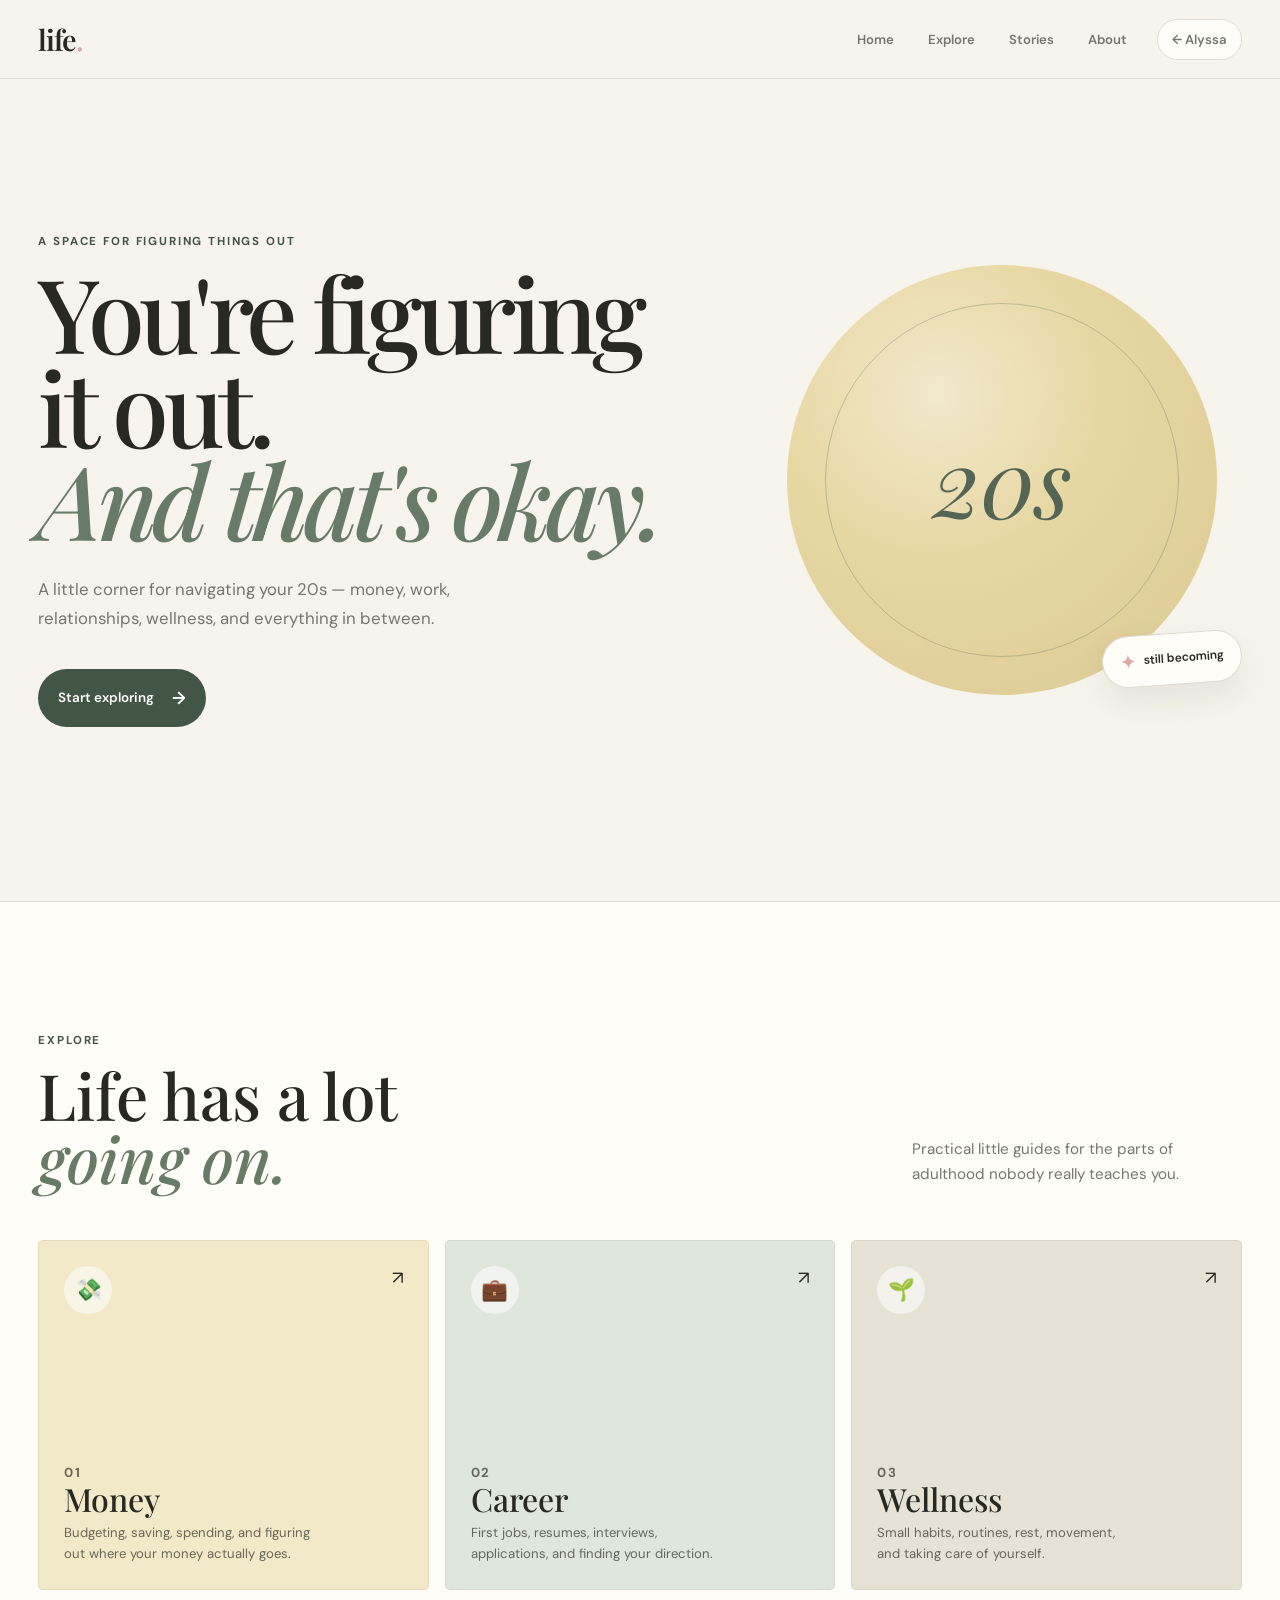
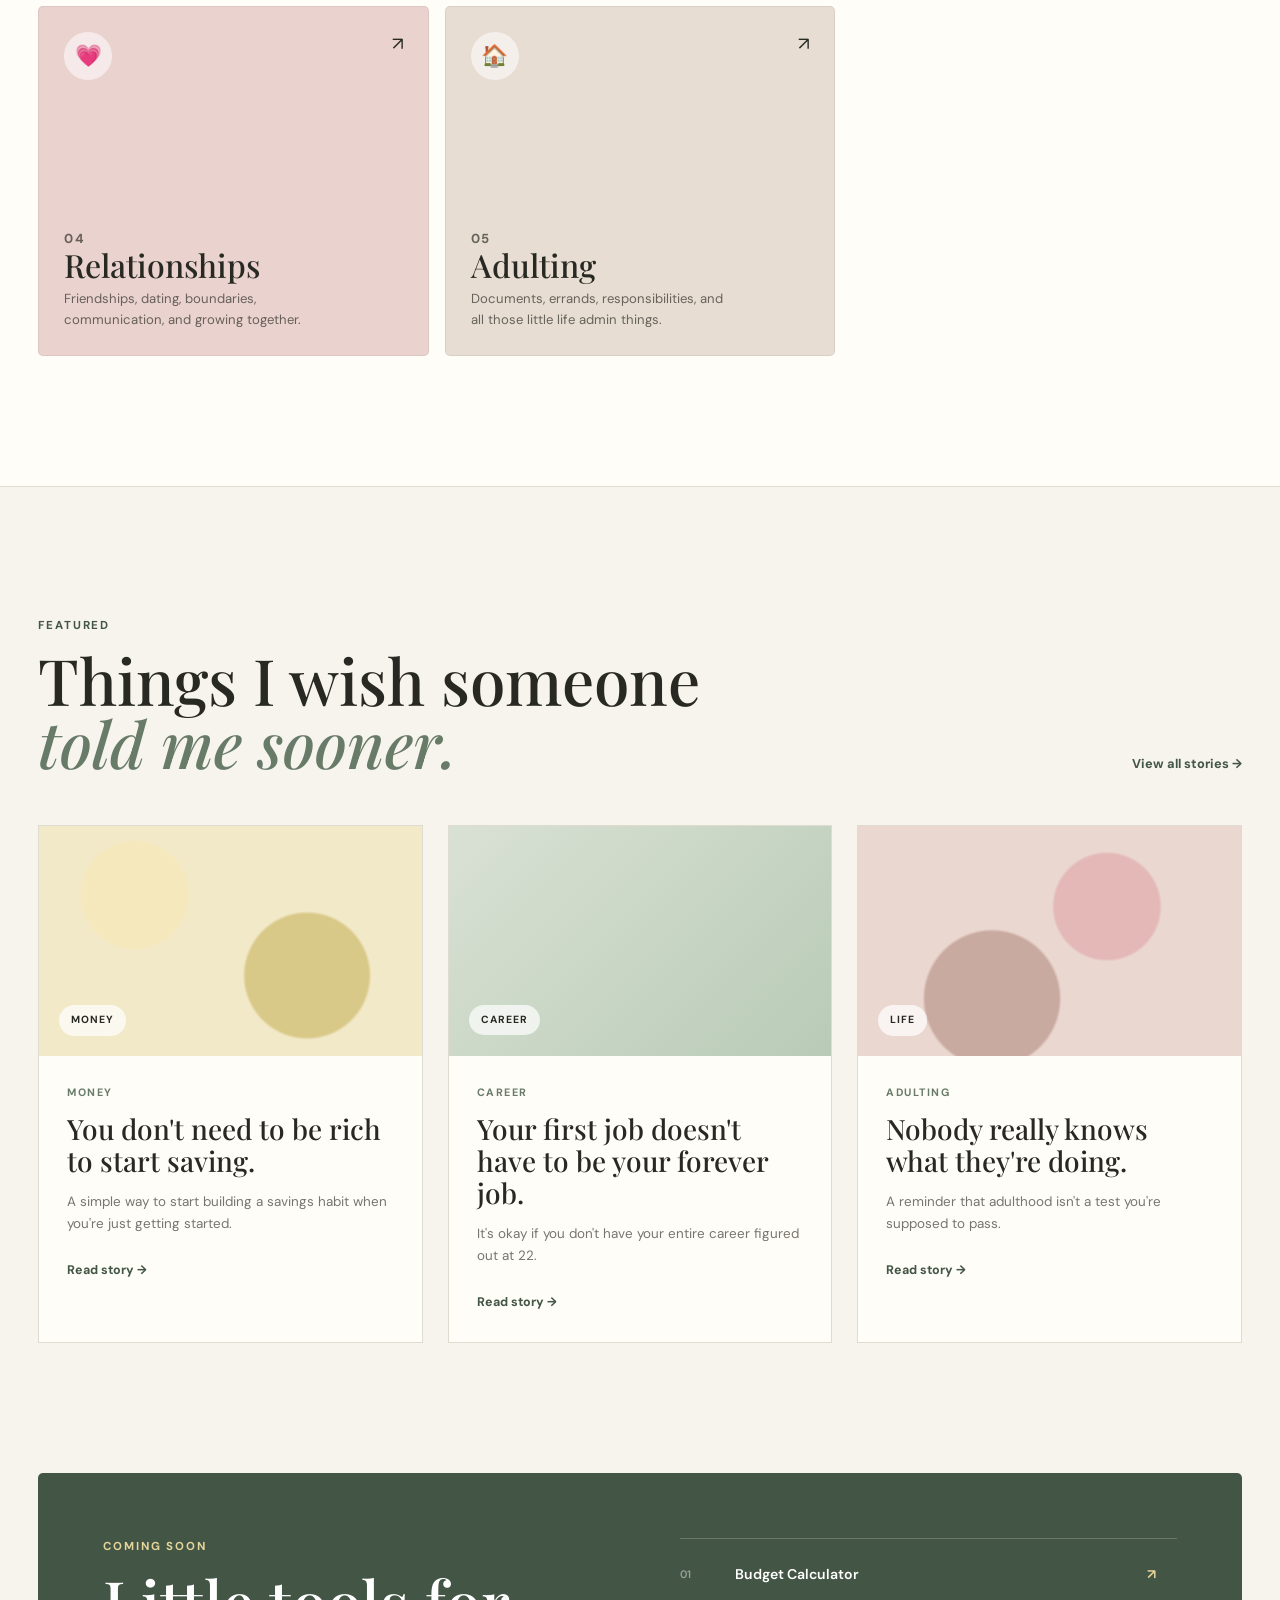
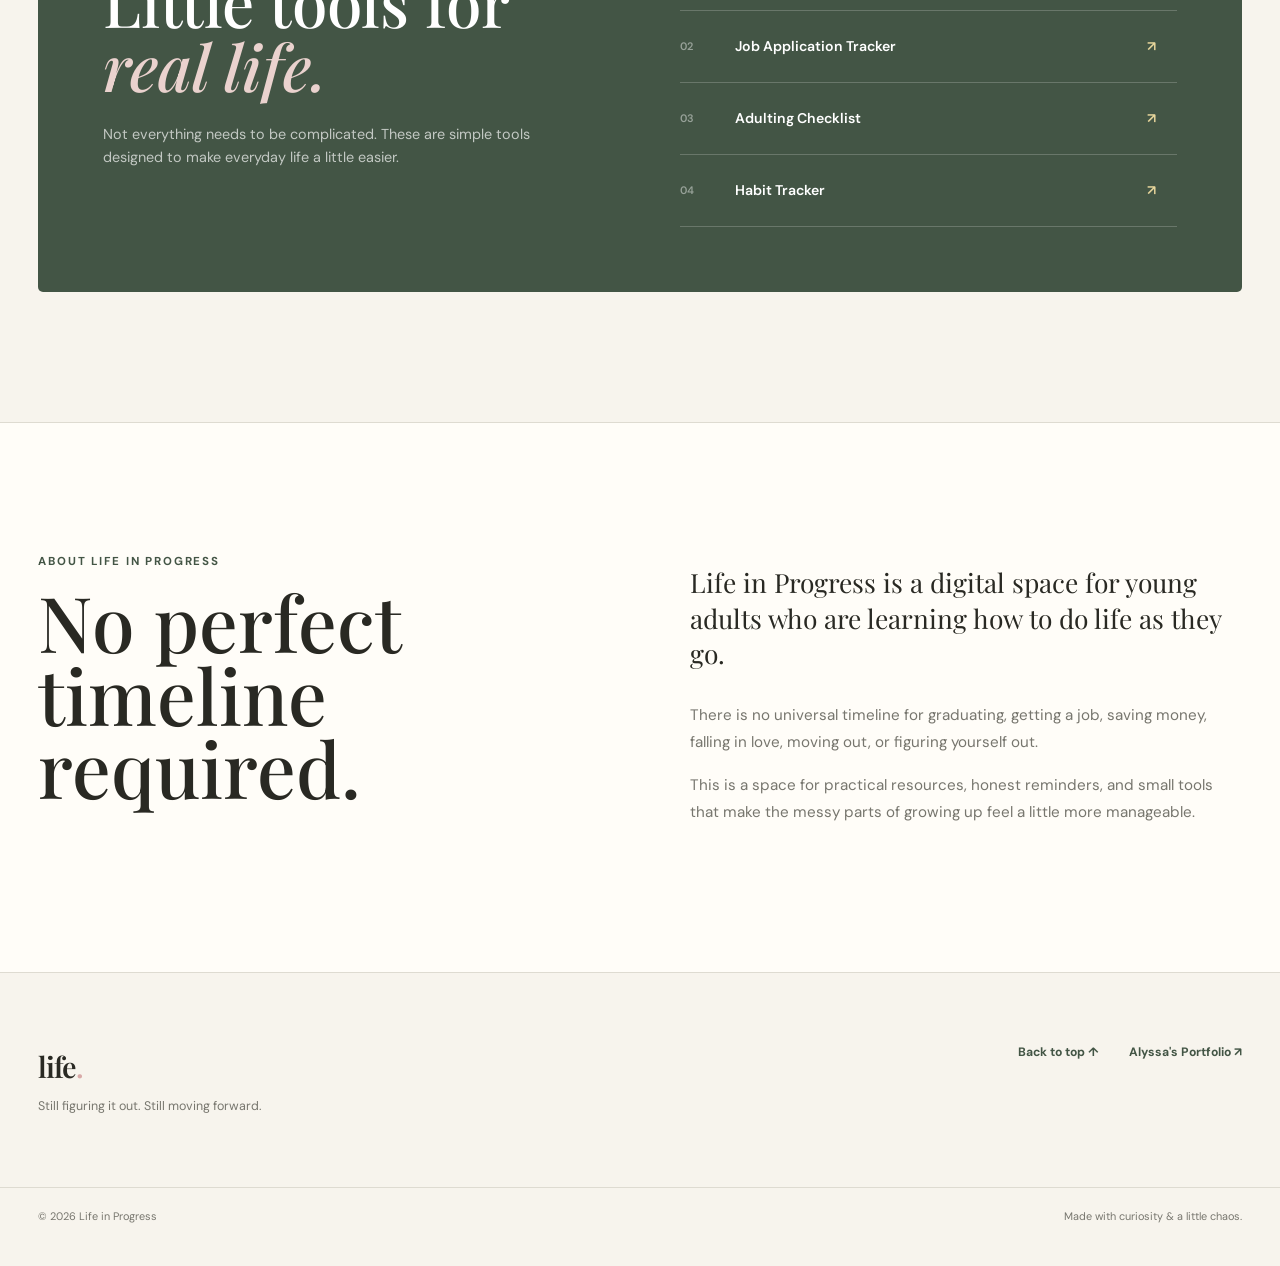
==== home.html @ 8a89962f "Initial Life in Progress website" ====
<!DOCTYPE html>
<html lang="en">
<head>
    <meta charset="UTF-8">
    <meta name="viewport" content="width=device-width, initial-scale=1.0">

    <title>Life in Progress</title>

    <!-- Google Fonts -->
    <link rel="preconnect" href="https://fonts.googleapis.com">
    <link rel="preconnect" href="https://fonts.gstatic.com" crossorigin>

    <link
    href="https://fonts.googleapis.com/css2?family=DM+Sans:wght@400;500;600;700&family=Playfair+Display:ital,wght@0,500;0,600;1,500;1,600&display=swap"
    rel="stylesheet">
    <link rel="stylesheet" href="style.css">

</head>

<body>

    <!-- =========================
         HEADER
    ========================== -->
    <header class="site-header">
        <div class="container header-inner">

            <a href="home.html" class="logo">
                life<span>.</span>
            </a>

            <nav class="main-nav">
                <a href="#home">Home</a>
                <a href="#explore">Explore</a>
                <a href="#featured">Stories</a>
                <a href="#about">About</a>
            </nav>

            <!-- Back to Portfolio -->
            <a href="../index.html" class="back-link">
                ← Alyssa
            </a>

        </div>
    </header>


    <!-- =========================
         HERO
    ========================== -->
    <main>

        <section class="hero" id="home">
            <div class="container hero-grid">

                <div class="hero-content">

                    <p class="eyebrow">
                        A SPACE FOR FIGURING THINGS OUT
                    </p>

                    <h1>
                        You're figuring it out.
                        <br>
                        <em>And that's okay.</em>
                    </h1>

                    <p class="hero-text">
                        A little corner for navigating your 20s —
                        money, work, relationships, wellness,
                        and everything in between.
                    </p>

                    <a href="#explore" class="primary-button">
                        Start exploring
                        <span>→</span>
                    </a>

                </div>

                <div class="hero-decoration">
                    <div class="hero-circle"></div>

                    <div class="hero-note">
                        <span>✦</span>
                        still becoming
                    </div>
                </div>

            </div>
        </section>


        <!-- =========================
             EXPLORE
        ========================== -->
        <section class="explore-section" id="explore">

            <div class="container">

                <div class="section-heading">
                    <div>
                        <p class="eyebrow">EXPLORE</p>

                        <h2>
                            Life has a lot
                            <br>
                            <em>going on.</em>
                        </h2>
                    </div>

                    <p class="section-intro">
                        Practical little guides for the parts
                        of adulthood nobody really teaches you.
                    </p>
                </div>


                <div class="category-grid">

                    <!-- Money -->
                    <a href="#" class="category-card money-card">

                        <div class="category-icon">
                            💸
                        </div>

                        <div class="category-content">
                            <p class="category-label">
                                01
                            </p>

                            <h3>
                                Money
                            </h3>

                            <p>
                                Budgeting, saving, spending,
                                and figuring out where your
                                money actually goes.
                            </p>
                        </div>

                        <span class="card-arrow">↗</span>

                    </a>


                    <!-- Career -->
                    <a href="#" class="category-card career-card">

                        <div class="category-icon">
                            💼
                        </div>

                        <div class="category-content">
                            <p class="category-label">
                                02
                            </p>

                            <h3>
                                Career
                            </h3>

                            <p>
                                First jobs, resumes, interviews,
                                applications, and finding your
                                direction.
                            </p>
                        </div>

                        <span class="card-arrow">↗</span>

                    </a>


                    <!-- Wellness -->
                    <a href="#" class="category-card wellness-card">

                        <div class="category-icon">
                            🌱
                        </div>

                        <div class="category-content">
                            <p class="category-label">
                                03
                            </p>

                            <h3>
                                Wellness
                            </h3>

                            <p>
                                Small habits, routines, rest,
                                movement, and taking care of
                                yourself.
                            </p>
                        </div>

                        <span class="card-arrow">↗</span>

                    </a>


                    <!-- Relationships -->
                    <a href="relationship card/relationships.html" class="category-card relationship-card">

                        <div class="category-icon">
                            💗
                        </div>

                        <div class="category-content">
                            <p class="category-label">
                                04
                            </p>

                            <h3>
                                Relationships
                            </h3>

                            <p>
                                Friendships, dating, boundaries,
                                communication, and growing
                                together.
                            </p>
                        </div>

                        <span class="card-arrow">↗</span>

                    </a>


                    <!-- Adulting -->
                    <a href="#" class="category-card adulting-card">

                        <div class="category-icon">
                            🏠
                        </div>

                        <div class="category-content">
                            <p class="category-label">
                                05
                            </p>

                            <h3>
                                Adulting
                            </h3>

                            <p>
                                Documents, errands, responsibilities,
                                and all those little life admin things.
                            </p>
                        </div>

                        <span class="card-arrow">↗</span>

                    </a>

                </div>

            </div>

        </section>


        <!-- =========================
             FEATURED STORIES
        ========================== -->
        <section class="featured-section" id="featured">

            <div class="container">

                <div class="section-heading">

                    <div>
                        <p class="eyebrow">
                            FEATURED
                        </p>

                        <h2>
                            Things I wish someone
                            <br>
                            <em>told me sooner.</em>
                        </h2>
                    </div>

                    <a href="#" class="text-link">
                        View all stories →
                    </a>

                </div>


                <div class="article-grid">

                    <!-- Article 1 -->
                    <article class="article-card">

                        <div class="article-image article-image-one">
                            <span>money</span>
                        </div>

                        <div class="article-content">

                            <p class="article-category">
                                MONEY
                            </p>

                            <h3>
                                You don't need to be
                                rich to start saving.
                            </h3>

                            <p>
                                A simple way to start building
                                a savings habit when you're
                                just getting started.
                            </p>

                            <a href="#" class="article-link">
                                Read story →
                            </a>

                        </div>

                    </article>


                    <!-- Article 2 -->
                    <article class="article-card">

                        <div class="article-image article-image-two">
                            <span>career</span>
                        </div>

                        <div class="article-content">

                            <p class="article-category">
                                CAREER
                            </p>

                            <h3>
                                Your first job doesn't
                                have to be your forever job.
                            </h3>

                            <p>
                                It's okay if you don't have
                                your entire career figured out
                                at 22.
                            </p>

                            <a href="#" class="article-link">
                                Read story →
                            </a>

                        </div>

                    </article>


                    <!-- Article 3 -->
                    <article class="article-card">

                        <div class="article-image article-image-three">
                            <span>life</span>
                        </div>

                        <div class="article-content">

                            <p class="article-category">
                                ADULTING
                            </p>

                            <h3>
                                Nobody really knows
                                what they're doing.
                            </h3>

                            <p>
                                A reminder that adulthood
                                isn't a test you're supposed
                                to pass.
                            </p>

                            <a href="#" class="article-link">
                                Read story →
                            </a>

                        </div>

                    </article>

                </div>

            </div>

        </section>


        <!-- =========================
             TOOLS / COMING SOON
        ========================== -->
        <section class="tools-section">

            <div class="container">

                <div class="tools-box">

                    <div class="tools-intro">

                        <p class="eyebrow">
                            COMING SOON
                        </p>

                        <h2>
                            Little tools for
                            <em>real life.</em>
                        </h2>

                        <p>
                            Not everything needs to be complicated.
                            These are simple tools designed to make
                            everyday life a little easier.
                        </p>

                    </div>


                    <div class="tools-list">

                        <div class="tool-item">
                            <span class="tool-number">01</span>
                            <span>Budget Calculator</span>
                            <span class="tool-arrow">↗</span>
                        </div>

                        <div class="tool-item">
                            <span class="tool-number">02</span>
                            <span>Job Application Tracker</span>
                            <span class="tool-arrow">↗</span>
                        </div>

                        <div class="tool-item">
                            <span class="tool-number">03</span>
                            <span>Adulting Checklist</span>
                            <span class="tool-arrow">↗</span>
                        </div>

                        <div class="tool-item">
                            <span class="tool-number">04</span>
                            <span>Habit Tracker</span>
                            <span class="tool-arrow">↗</span>
                        </div>

                    </div>

                </div>

            </div>

        </section>


        <!-- =========================
             ABOUT
        ========================== -->
        <section class="about-section" id="about">

            <div class="container about-grid">

                <div>
                    <p class="eyebrow">
                        ABOUT LIFE IN PROGRESS
                    </p>

                    <h2>
                        No perfect
                        <br>
                        timeline required.
                    </h2>
                </div>

                <div class="about-content">

                    <p class="large-text">
                        Life in Progress is a digital space
                        for young adults who are learning
                        how to do life as they go.
                    </p>

                    <p>
                        There is no universal timeline for
                        graduating, getting a job, saving money,
                        falling in love, moving out, or figuring
                        yourself out.
                    </p>

                    <p>
                        This is a space for practical resources,
                        honest reminders, and small tools that
                        make the messy parts of growing up feel
                        a little more manageable.
                    </p>

                </div>

            </div>

        </section>

    </main>


    <!-- =========================
         FOOTER
    ========================== -->
    <footer class="site-footer">

        <div class="container footer-inner">

            <div>
                <a href="home.html" class="logo">
                    life<span>.</span>
                </a>

                <p>
                    Still figuring it out. Still moving forward.
                </p>
            </div>

            <div class="footer-right">

                <a href="#home">
                    Back to top ↑
                </a>

                <a href="../index.html">
                    Alyssa's Portfolio ↗
                </a>

            </div>

        </div>

        <div class="container footer-bottom">
            <p>
                © 2026 Life in Progress
            </p>

            <p>
                Made with curiosity & a little chaos.
            </p>
        </div>

    </footer>


    <!-- JavaScript -->
    <script src="script.js"></script>

</body>
</html>
---- style.css ----
/* =========================================
   LIFE IN PROGRESS
   Main Stylesheet
========================================= */

:root {
    --cream: #f7f4ed;
    --paper: #fffdf8;

    --green: #687b68;
    --green-dark: #435545;
    --green-light: #dfe6dc;

    --pink: #d9aaa8;
    --pink-light: #ead2ce;

    --yellow: #e6d59b;
    --yellow-light: #f2e9c9;

    --brown: #8b735f;
    --brown-light: #e7ddd2;

    --ink: #292923;
    --muted: #77766e;

    --line: #dedbd1;

    --max-width: 1180px;

    box-sizing: border-box;
}

*,
*::before,
*::after {
    box-sizing: inherit;
}

html {
    scroll-behavior: smooth;
}

body {
    margin: 0;
    padding: 0;
    background: var(--cream);
    color: var(--ink);
    font-family: "DM Sans", sans-serif;
    line-height: 1.6;
    overflow-x: hidden;
}

a {
    color: inherit;
    text-decoration: none;
}

button,
a {
    -webkit-tap-highlight-color: transparent;
}

img {
    max-width: 100%;
    display: block;
}

.container {
    width: 100%;
    max-width: none;
    margin: 0;
    padding-left: 3vw;
    padding-right: 3vw;
}


/* =========================================
   TYPOGRAPHY
========================================= */

h1,
h2,
h3,
p {
    margin-top: 0;
}

h1,
h2,
h3 {
    font-weight: 500;
}

h1,
h2 {
    font-family: "Playfair Display", serif;
}

.eyebrow {
    margin-bottom: 14px;
    color: var(--green-dark);
    font-size: 0.72rem;
    font-weight: 700;
    letter-spacing: 0.16em;
    text-transform: uppercase;
}

.section-heading {
    display: flex;
    justify-content: space-between;
    align-items: flex-end;
    gap: 50px;
    margin-bottom: 50px;
}

.section-heading h2 {
    margin-bottom: 0;
    font-size: clamp(2.5rem, 5vw, 4.5rem);
    line-height: 0.98;
}

.section-heading h2 em {
    color: var(--green);
    font-weight: 500;
}

.section-intro {
    width: min(100%, 330px);
    margin-bottom: 4px;
    color: var(--muted);
    font-size: 0.95rem;
}


/* =========================================
   HEADER
========================================= */

.site-header {
    position: relative;
    z-index: 20;
    border-bottom: 1px solid var(--line);
    background: rgba(247, 244, 237, 0.92);
    backdrop-filter: blur(12px);
}

.header-inner {
    min-height: 78px;
    display: flex;
    align-items: center;
    justify-content: space-between;

    gap: 30px;
}

.logo {
    font-family: "Playfair Display", serif;
    font-size: 1.8rem;
    font-weight: 600;
    letter-spacing: -0.04em;
}

.logo span {
    color: var(--pink);
}

.main-nav {
    display: flex;
    align-items: center;
    gap: 34px;

    margin-left: auto;
}

.main-nav a,
.back-link {
    position: relative;

    color: var(--muted);

    font-size: 0.82rem;
    font-weight: 600;

    transition:
        color 0.25s ease,
        transform 0.25s ease;
}

.main-nav a::after {
    content: "";
    position: absolute;
    left: 0;
    bottom: -7px;
    width: 0;
    height: 1px;
    background: var(--green);
    transition: width 0.25s ease;
}

.main-nav a:hover {
    color: var(--ink);
}

.main-nav a:hover::after {
    width: 100%;
}

.back-link {
    padding: 9px 14px;

    border: 1px solid var(--line);
    border-radius: 999px;

    background: var(--paper);

    transition:
        background 0.25s ease,
        border-color 0.25s ease,
        transform 0.25s ease;
}

.back-link:hover {
    border-color: var(--green);
    background: var(--green-light);

    transform: translateY(-2px);
}


/* =========================================
   HERO
========================================= */

.hero {
    min-height: calc(100vh - 78px);
    display: flex;
    align-items: center;
    padding: 100px 0 120px;
    position: relative;
    overflow: hidden;
}

.hero-grid {
    display: grid;
    grid-template-columns: 1.15fr 0.85fr;
    align-items: center;
    gap: 60px;
}

.hero-content {
    position: relative;
    z-index: 2;
}

.hero h1 {
    max-width: 800px;
    margin-bottom: 30px;
    font-size: clamp(3.8rem, 8vw, 7.7rem);
    line-height: 0.91;
    letter-spacing: -0.055em;
}

.hero h1 em {
    color: var(--green);

    font-weight: 500;
}

.hero-text {
    max-width: 500px;

    margin-bottom: 35px;

    color: var(--muted);

    font-size: 1.05rem;

    line-height: 1.75;
}

.primary-button {
    display: inline-flex;
    align-items: center;
    gap: 18px;

    padding: 15px 20px;

    border-radius: 999px;

    background: var(--green-dark);
    color: white;

    font-size: 0.84rem;
    font-weight: 600;

    transition:
        transform 0.3s ease,
        background 0.3s ease;
}

.primary-button span {
    font-size: 1.1rem;

    transition: transform 0.3s ease;
}

.primary-button:hover {
    background: var(--green);
    transform: translateY(-3px);
}

.primary-button:hover span {
    transform: translateX(5px);
}


/* Hero Decoration */

.hero-decoration {
    position: relative;
    min-height: 500px;
}

.hero-circle {
    position: absolute;
    width: 430px;
    height: 430px;
    right: 5%;
    top: 50%;
    transform: translateY(-50%);
    border-radius: 50%;
    background:
        radial-gradient(
            circle at 35% 30%,
            #f2e8c9 0%,
            var(--yellow) 40%,
            #d8c58a 100%
        );

    opacity: 0.9;
}

.hero-circle::before {
    content: "";

    position: absolute;

    inset: 38px;

    border: 1px solid rgba(67, 85, 69, 0.3);

    border-radius: 50%;
}

.hero-circle::after {
    content: "20s";

    position: absolute;

    left: 50%;
    top: 50%;

    transform: translate(-50%, -50%);

    color: var(--green-dark);

    font-family: "Playfair Display", serif;

    font-size: 6rem;

    font-style: italic;
}

.hero-note {
    position: absolute;

    right: 0;
    bottom: 45px;

    display: flex;
    align-items: center;
    gap: 9px;

    padding: 11px 17px;

    background: var(--paper);

    border: 1px solid var(--line);
    border-radius: 999px;

    box-shadow: 0 15px 35px rgba(40, 40, 30, 0.08);

    font-size: 0.75rem;
    font-weight: 600;

    transform: rotate(-4deg);
}

.hero-note span {
    color: var(--pink);

    font-size: 1.1rem;
}


/* =========================================
   EXPLORE
========================================= */

.explore-section {
    padding: 130px 0;

    background: var(--paper);

    border-top: 1px solid var(--line);
    border-bottom: 1px solid var(--line);
}

.category-grid {
    display: grid;

    grid-template-columns: repeat(6, 1fr);

    gap: 16px;
}

.category-card {
    min-height: 350px;

    position: relative;

    display: flex;
    flex-direction: column;

    justify-content: space-between;

    padding: 25px;

    border: 1px solid rgba(50, 50, 40, 0.08);
    border-radius: 5px;

    overflow: hidden;

    transition:
        transform 0.35s ease,
        box-shadow 0.35s ease;
}

.category-card:nth-child(1),
.category-card:nth-child(2) {
    grid-column: span 2;
}

.category-card:nth-child(3),
.category-card:nth-child(4),
.category-card:nth-child(5) {
    grid-column: span 2;
}

.category-card:hover {
    transform: translateY(-7px);

    box-shadow: 0 20px 40px rgba(40, 40, 30, 0.09);
}

.money-card {
    background: var(--yellow-light);
}

.career-card {
    background: var(--green-light);
}

.wellness-card {
    background: #e6e2d5;
}

.relationship-card {
    background: var(--pink-light);
}

.adulting-card {
    background: var(--brown-light);
}

.category-icon {
    width: 48px;
    height: 48px;

    display: flex;
    align-items: center;
    justify-content: center;

    border-radius: 50%;

    background: rgba(255, 255, 255, 0.55);

    font-size: 1.35rem;
}

.category-label {
    margin-bottom: 8px;

    color: rgba(41, 41, 35, 0.5);

    font-size: 0.68rem;
    font-weight: 700;

    letter-spacing: 0.12em;
}

.category-content h3 {
    margin-bottom: 8px;

    font-family: "Playfair Display", serif;

    font-size: 2rem;

    line-height: 1;
}

.category-content p {
    max-width: 260px;

    margin-bottom: 0;

    color: rgba(41, 41, 35, 0.68);

    font-size: 0.82rem;

    line-height: 1.55;
}

.card-arrow {
    position: absolute;

    top: 23px;
    right: 24px;

    font-size: 1.15rem;

    transition: transform 0.3s ease;
}

.category-card:hover .card-arrow {
    transform: translate(4px, -4px);
}


/* =========================================
   FEATURED STORIES
========================================= */

.featured-section {
    padding: 130px 0;
}

.text-link {
    color: var(--green-dark);

    font-size: 0.8rem;
    font-weight: 700;

    white-space: nowrap;

    transition: transform 0.25s ease;
}

.text-link:hover {
    transform: translateX(5px);
}

.article-grid {
    display: grid;

    grid-template-columns: repeat(3, 1fr);

    gap: 25px;
}

.article-card {
    background: var(--paper);

    border: 1px solid var(--line);

    transition:
        transform 0.3s ease,
        box-shadow 0.3s ease;
}

.article-card:hover {
    transform: translateY(-5px);

    box-shadow: 0 18px 35px rgba(40, 40, 30, 0.07);
}

.article-image {
    min-height: 230px;

    position: relative;

    display: flex;
    align-items: flex-end;

    padding: 20px;

    overflow: hidden;
}

.article-image span {
    position: relative;
    z-index: 2;

    padding: 7px 12px;

    background: rgba(255, 255, 255, 0.7);

    border-radius: 999px;

    backdrop-filter: blur(8px);

    font-size: 0.65rem;
    font-weight: 700;

    letter-spacing: 0.1em;
    text-transform: uppercase;
}

.article-image-one {
    background:
        radial-gradient(
            circle at 25% 30%,
            #f5e8bd 0 16%,
            transparent 17%
        ),
        radial-gradient(
            circle at 70% 65%,
            #d9c988 0 20%,
            transparent 21%
        ),
        var(--yellow-light);
}

.article-image-two {
    background:
        linear-gradient(
            135deg,
            #d9e1d4 0%,
            #b9cbb7 100%
        );
}

.article-image-three {
    background:
        radial-gradient(
            circle at 65% 35%,
            #e3b8b6 0 18%,
            transparent 19%
        ),
        radial-gradient(
            circle at 35% 75%,
            #c9aaa0 0 22%,
            transparent 23%
        ),
        #ead7d0;
}

.article-content {
    padding: 28px;
}

.article-category {
    margin-bottom: 12px;

    color: var(--green);

    font-size: 0.67rem;
    font-weight: 700;

    letter-spacing: 0.14em;
}

.article-content h3 {
    margin-bottom: 14px;

    font-family: "Playfair Display", serif;

    font-size: 1.75rem;

    line-height: 1.15;
}

.article-content > p:not(.article-category) {
    margin-bottom: 22px;

    color: var(--muted);

    font-size: 0.84rem;
}

.article-link {
    color: var(--green-dark);

    font-size: 0.78rem;
    font-weight: 700;
}

.article-link:hover {
    text-decoration: underline;
}


/* =========================================
   TOOLS
========================================= */

.tools-section {
    padding: 0 0 130px;
}

.tools-box {
    display: grid;

    grid-template-columns: 1fr 1fr;

    gap: 80px;

    padding: 65px;

    background: var(--green-dark);

    color: white;

    border-radius: 5px;
}

.tools-intro .eyebrow {
    color: var(--yellow);
}

.tools-intro h2 {
    max-width: 480px;

    margin-bottom: 25px;

    font-size: clamp(2.5rem, 5vw, 4rem);

    line-height: 1;
}

.tools-intro h2 em {
    color: var(--pink-light);
}

.tools-intro > p:last-child {
    max-width: 430px;

    color: rgba(255, 255, 255, 0.68);

    font-size: 0.9rem;
}

.tools-list {
    border-top: 1px solid rgba(255, 255, 255, 0.2);
}

.tool-item {
    min-height: 72px;

    display: grid;

    grid-template-columns: 45px 1fr 30px;

    align-items: center;

    gap: 10px;

    border-bottom: 1px solid rgba(255, 255, 255, 0.2);

    font-size: 0.88rem;
    font-weight: 600;
}

.tool-number {
    color: rgba(255, 255, 255, 0.45);

    font-size: 0.68rem;
}

.tool-arrow {
    color: var(--yellow);

    transition: transform 0.25s ease;
}

.tool-item:hover .tool-arrow {
    transform: translate(4px, -4px);
}


/* =========================================
   ABOUT
========================================= */

.about-section {
    padding: 130px 0;

    background: var(--paper);

    border-top: 1px solid var(--line);
}

.about-grid {
    display: grid;

    grid-template-columns: 1fr 1fr;

    gap: 100px;
}

.about-section h2 {
    margin-bottom: 0;

    font-size: clamp(3rem, 6vw, 5.5rem);

    line-height: 0.95;
}

.about-content {
    padding-top: 12px;
}

.about-content p {
    max-width: 550px;

    color: var(--muted);

    font-size: 0.95rem;

    line-height: 1.8;
}

.about-content .large-text {
    margin-bottom: 30px;

    color: var(--ink);

    font-family: "Playfair Display", serif;

    font-size: 1.65rem;

    line-height: 1.35;
}


/* =========================================
   FOOTER
========================================= */

.site-footer {
    padding: 70px 0 30px;

    background: var(--cream);

    border-top: 1px solid var(--line);
}

.footer-inner {
    display: flex;

    justify-content: space-between;

    gap: 40px;
}

.footer-inner .logo {
    display: inline-block;

    margin-bottom: 8px;
}

.footer-inner p {
    margin-bottom: 0;

    color: var(--muted);

    font-size: 0.78rem;
}

.footer-right {
    display: flex;
    align-items: flex-start;

    gap: 30px;
}

.footer-right a {
    color: var(--green-dark);

    font-size: 0.76rem;
    font-weight: 700;
}

.footer-right a:hover {
    text-decoration: underline;
}

.footer-bottom {
    display: flex;

    justify-content: space-between;

    margin-top: 70px;
    padding-top: 20px;

    border-top: 1px solid var(--line);

    color: var(--muted);

    font-size: 0.68rem;
}


/* =========================================
   SCROLL ANIMATION
========================================= */

.category-card,
.article-card,
.tools-box,
.about-grid {
    opacity: 1;
}


/* =========================================
   RESPONSIVE
========================================= */

@media (max-width: 950px) {

    .main-nav {
        gap: 20px;
    }

    .hero-grid {
        grid-template-columns: 1fr;
    }

    .hero {
        padding-top: 80px;
    }

    .hero-decoration {
        min-height: 360px;
    }

    .hero-circle {
        width: 330px;
        height: 330px;

        left: 50%;
        right: auto;

        transform: translate(-50%, -50%);
    }

    .hero-note {
        right: 12%;
    }

    .category-grid {
        grid-template-columns: repeat(2, 1fr);
    }

    .category-card:nth-child(1),
    .category-card:nth-child(2),
    .category-card:nth-child(3),
    .category-card:nth-child(4),
    .category-card:nth-child(5) {
        grid-column: span 1;
    }

    .article-grid {
        grid-template-columns: 1fr;
    }

    .article-image {
        min-height: 280px;
    }

    .tools-box {
        grid-template-columns: 1fr;

        gap: 50px;

        padding: 50px;
    }

    .about-grid {
        grid-template-columns: 1fr;

        gap: 50px;
    }
}


@media (max-width: 700px) {

    .container {
        width: min(calc(100% - 32px), var(--max-width));
    }

    .header-inner {
        min-height: 70px;
    }

    .main-nav {
        display: none;
    }

    .hero {
        min-height: auto;

        padding: 80px 0 90px;
    }

    .hero h1 {
        font-size: clamp(3.2rem, 15vw, 5rem);
    }

    .hero-text {
        font-size: 0.95rem;
    }

    .hero-decoration {
        min-height: 300px;
    }

    .hero-circle {
        width: 280px;
        height: 280px;
    }

    .hero-circle::after {
        font-size: 4rem;
    }

    .hero-note {
        right: 2%;
        bottom: 10px;
    }

    .explore-section,
    .featured-section,
    .about-section {
        padding: 90px 0;
    }

    .tools-section {
        padding-bottom: 90px;
    }

    .section-heading {
        flex-direction: column;

        align-items: flex-start;

        gap: 25px;

        margin-bottom: 35px;
    }

    .section-heading h2 {
        font-size: 3rem;
    }

    .section-intro {
        width: 100%;
    }

    .category-grid {
        grid-template-columns: 1fr;
    }

    .category-card:nth-child(1),
    .category-card:nth-child(2),
    .category-card:nth-child(3),
    .category-card:nth-child(4),
    .category-card:nth-child(5) {
        grid-column: span 1;
    }

    .category-card {
        min-height: 290px;
    }

    .article-grid {
        gap: 18px;
    }

    .article-image {
        min-height: 220px;
    }

    .tools-box {
        padding: 35px 25px;
    }

    .tools-intro h2 {
        font-size: 3rem;
    }

    .about-section h2 {
        font-size: 3.3rem;
    }

    .footer-inner {
        flex-direction: column;
    }

    .footer-right {
        flex-direction: column;

        gap: 12px;
    }

    .footer-bottom {
        flex-direction: column;

        gap: 5px;

        margin-top: 45px;
    }
}


@media (max-width: 420px) {

    .back-link {
        padding: 7px 10px;
        font-size: 0.7rem;
    }

    .logo {
        font-size: 1.6rem;
    }

    .hero h1 {
        font-size: 3.1rem;
    }

    .hero-circle {
        width: 240px;
        height: 240px;
    }

    .category-content h3 {
        font-size: 1.8rem;
    }

    .article-content {
        padding: 22px;
    }

    .tool-item {
        grid-template-columns: 35px 1fr 20px;

        font-size: 0.8rem;
    }
}
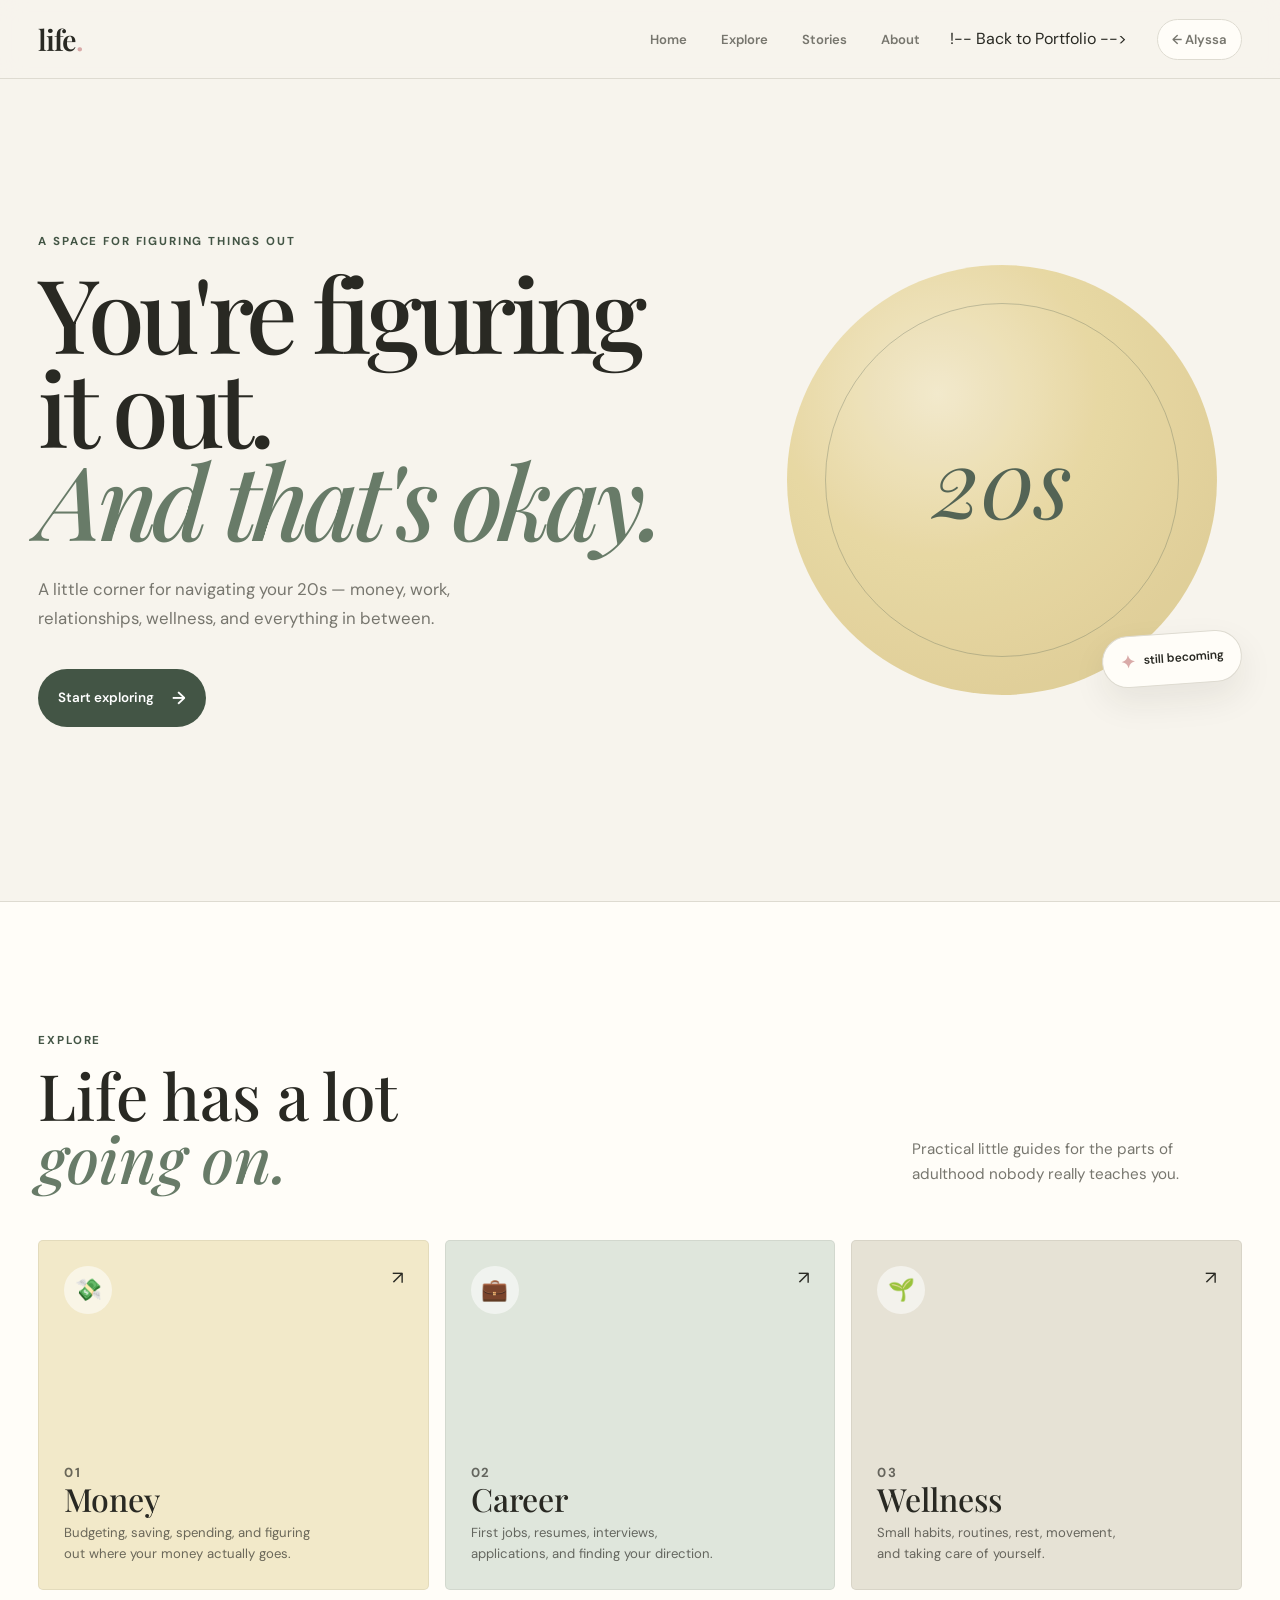
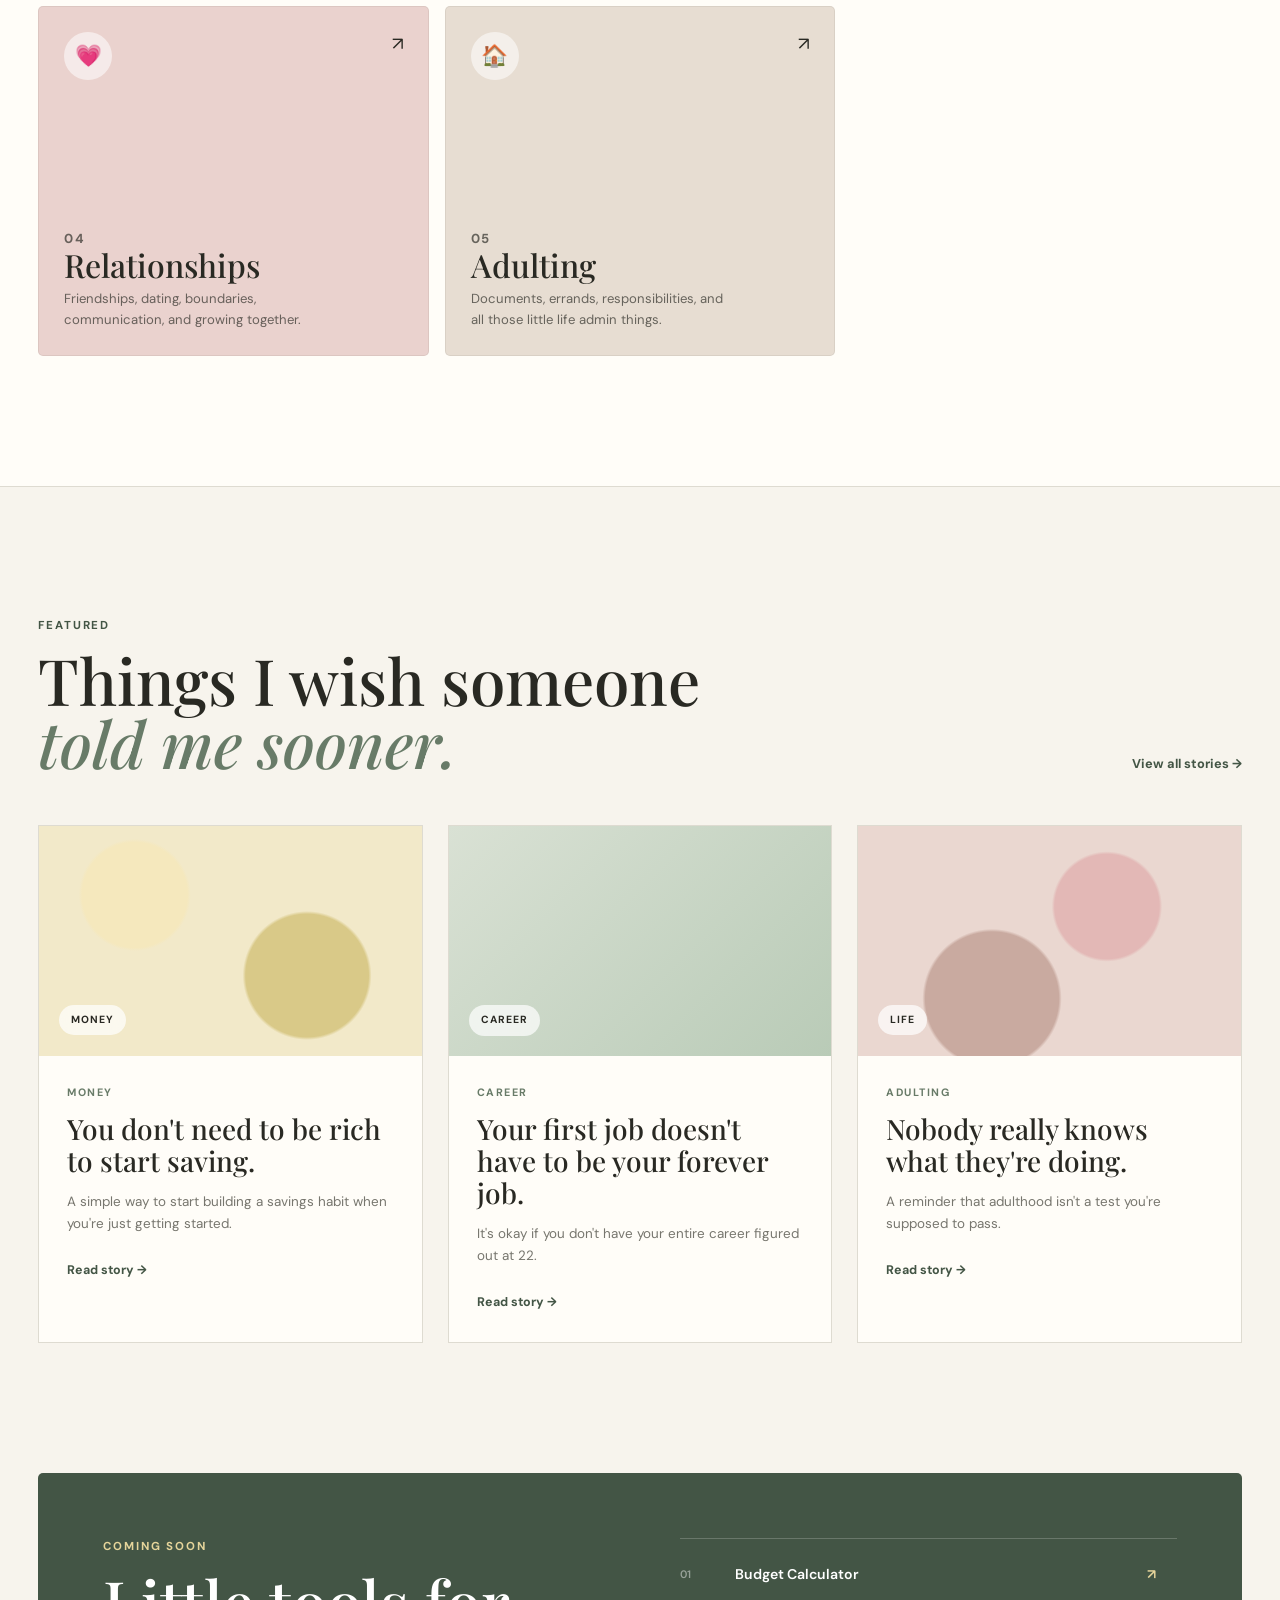
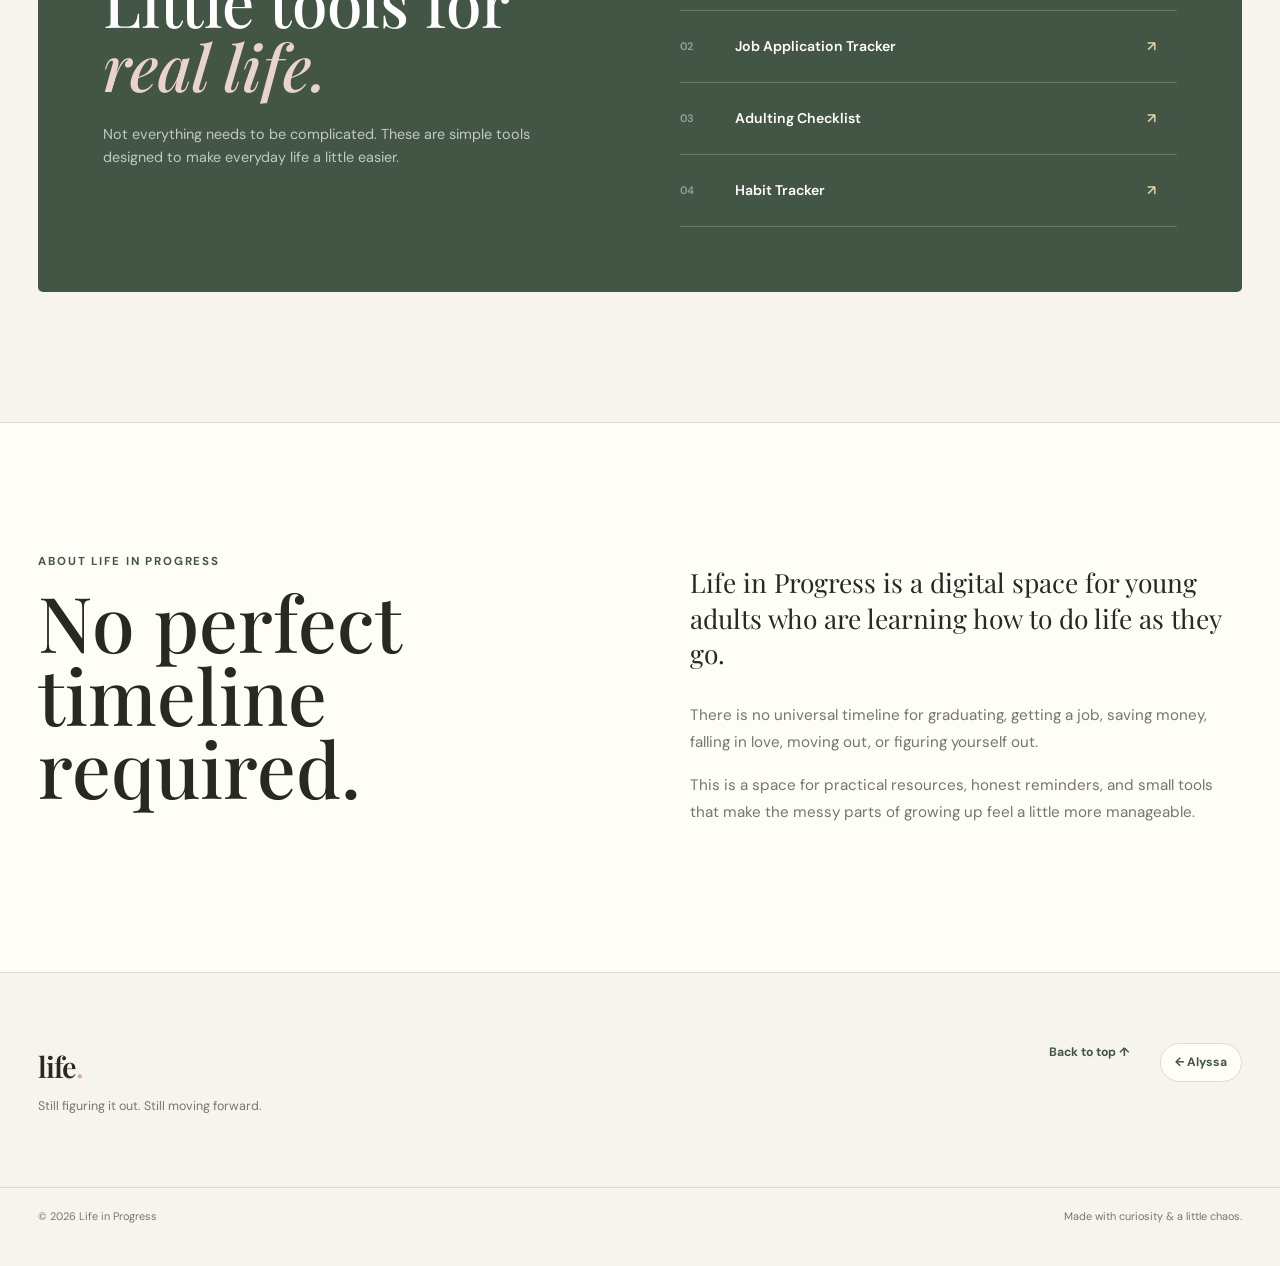
==== commit 1bc20bb9: "Fix portfolio links" ====
--- a/home.html
+++ b/home.html
@@ -36,10 +36,10 @@
                 <a href="#about">About</a>
             </nav>
 
-            <!-- Back to Portfolio -->
-            <a href="../index.html" class="back-link">
-                ← Alyssa
-            </a>
+            !-- Back to Portfolio -->
+<a href="https://alyssamanolid-pixel.github.io/Alyi-portfolio/" class="back-link">
+    ← Alyssa
+</a>
 
         </div>
     </header>
@@ -535,9 +535,10 @@
                     Back to top ↑
                 </a>
 
-                <a href="../index.html">
-                    Alyssa's Portfolio ↗
-                </a>
+                <!-- Back to Portfolio -->
+<a href="https://alyssamanolid-pixel.github.io/Alyi-portfolio/" class="back-link">
+    ← Alyssa
+</a>
 
             </div>
 
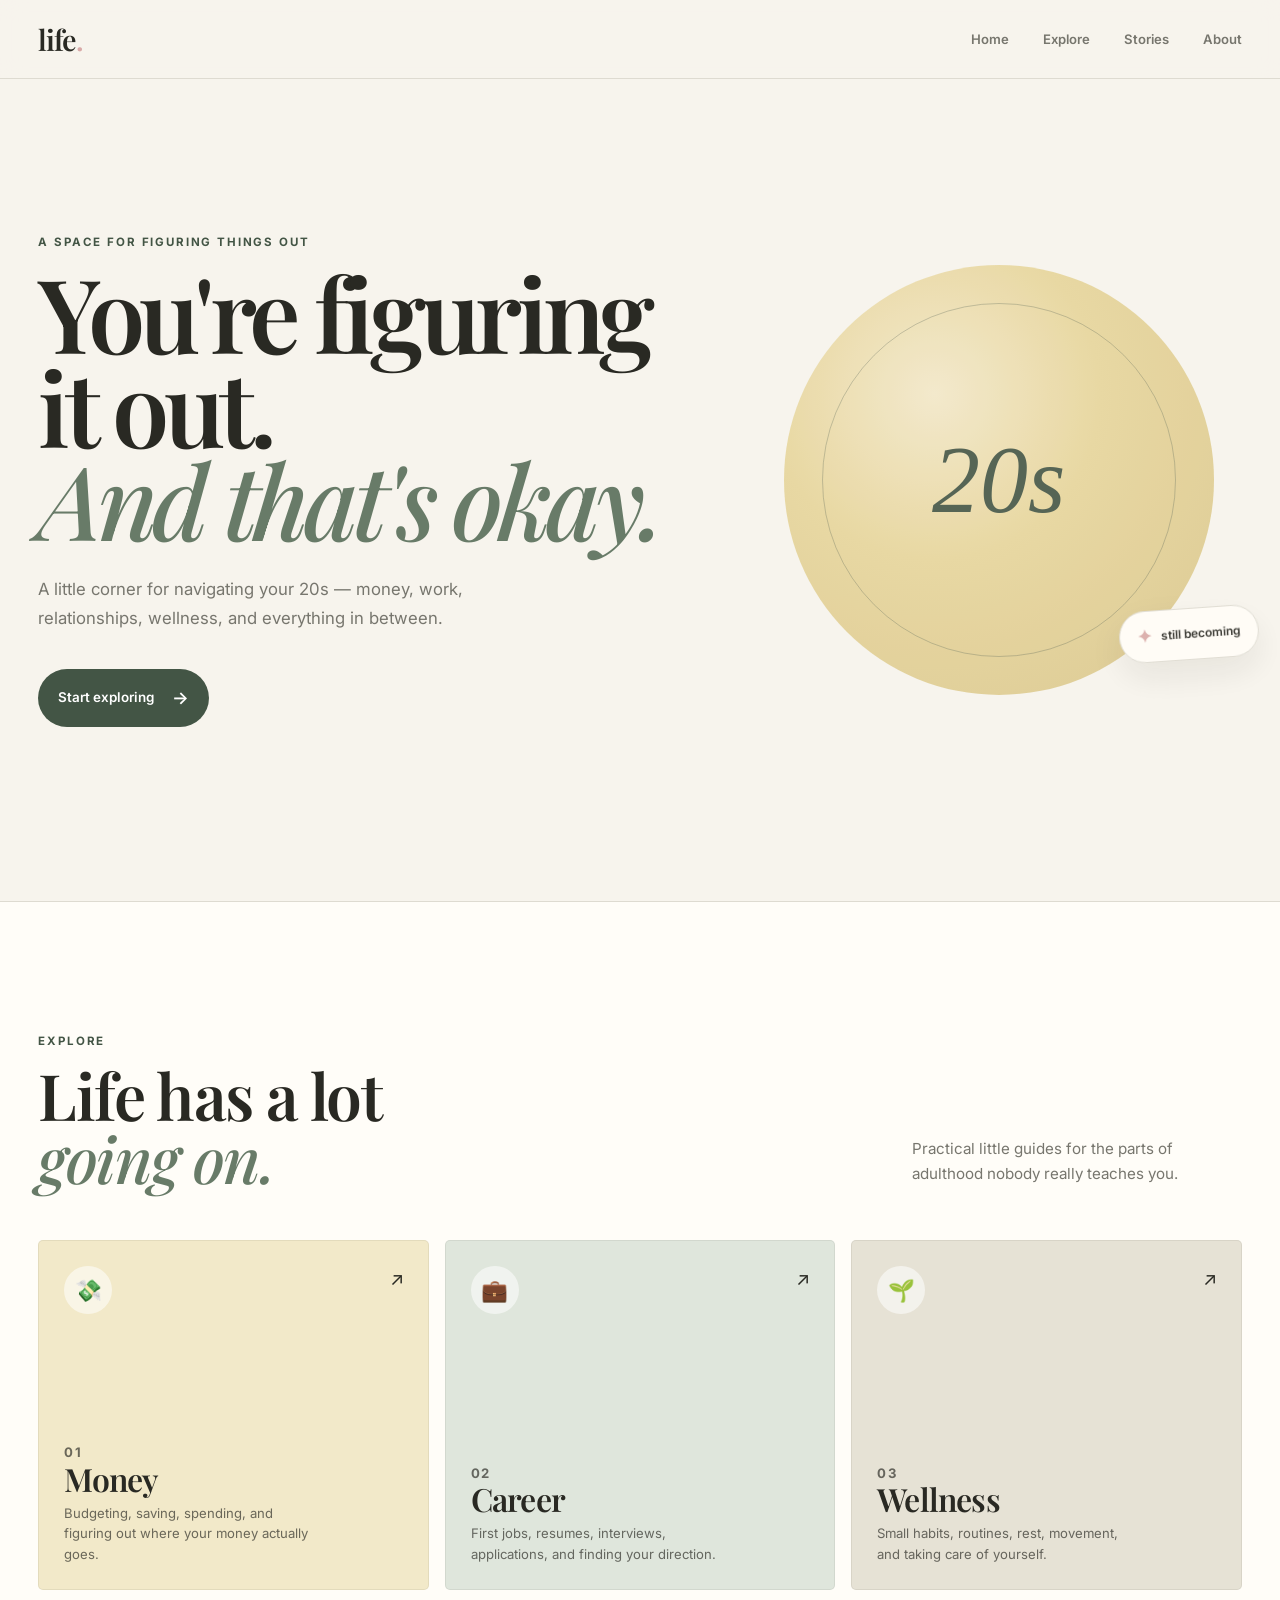
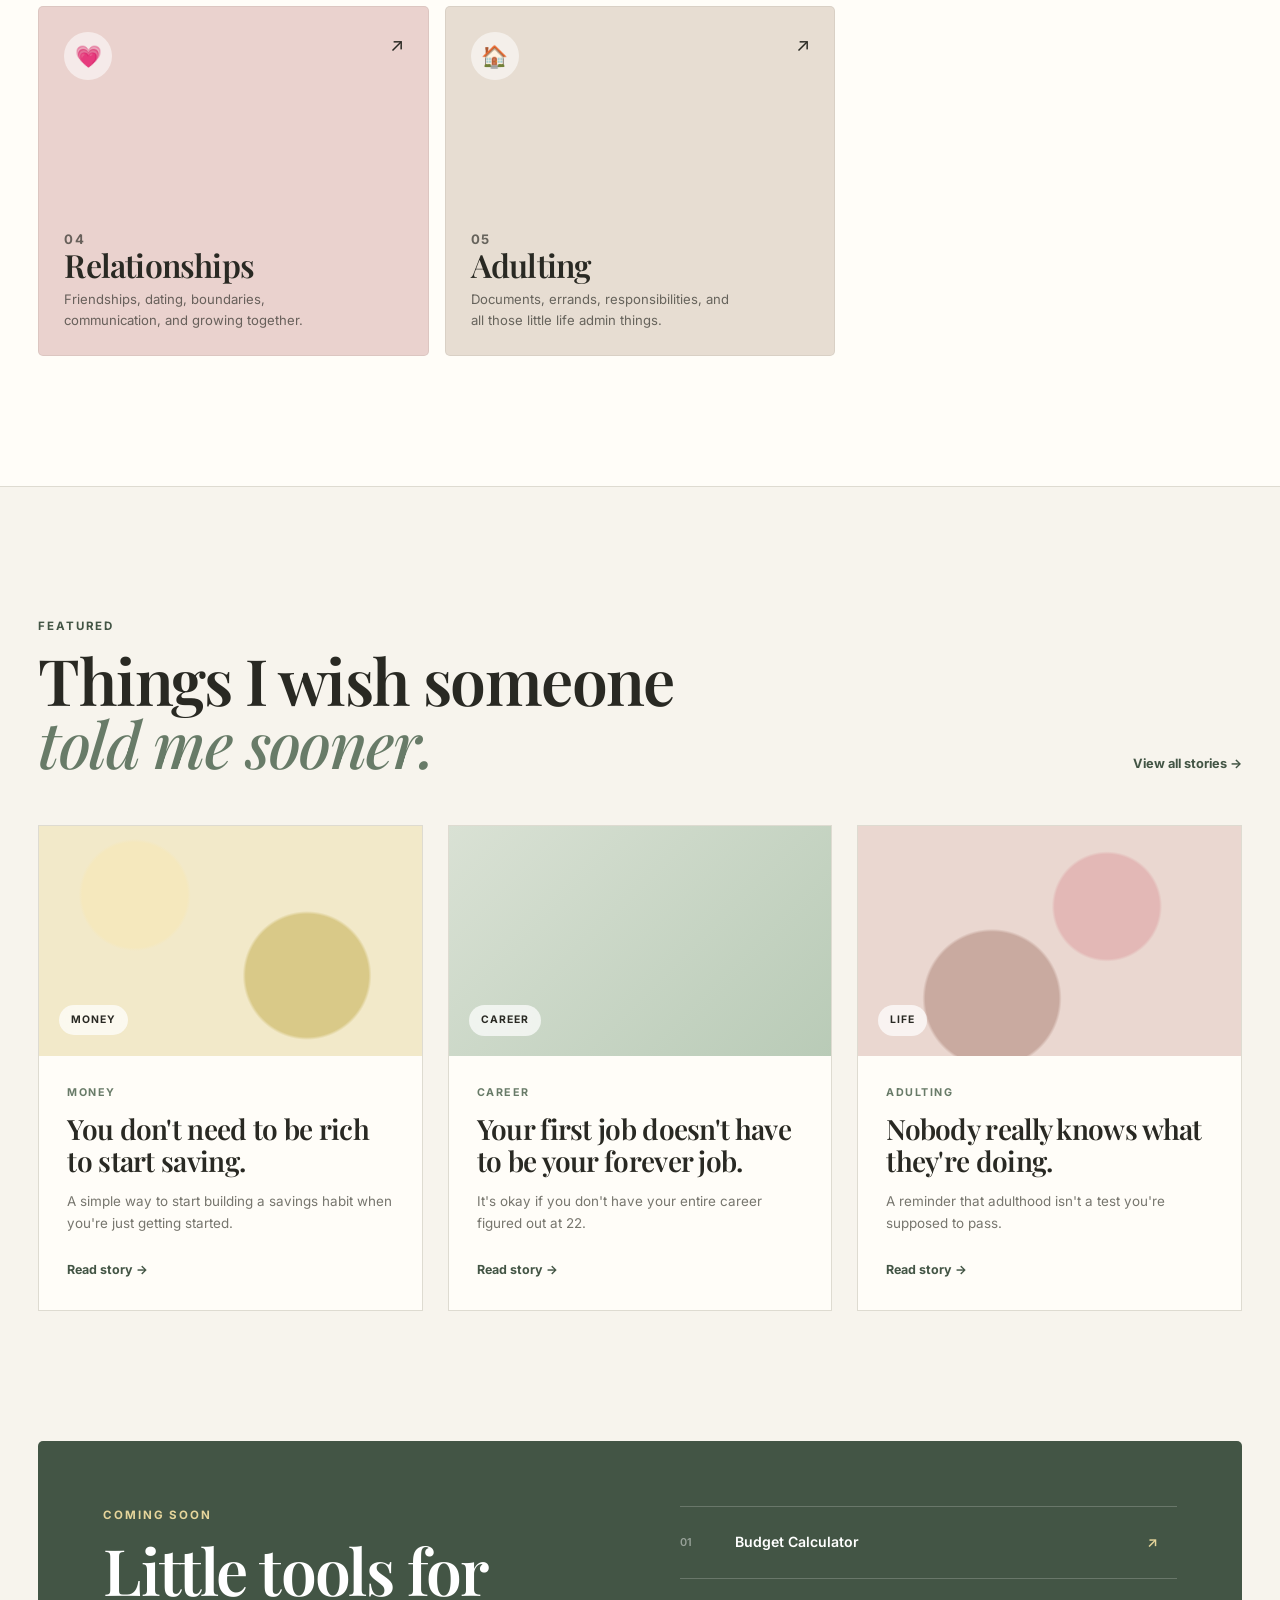
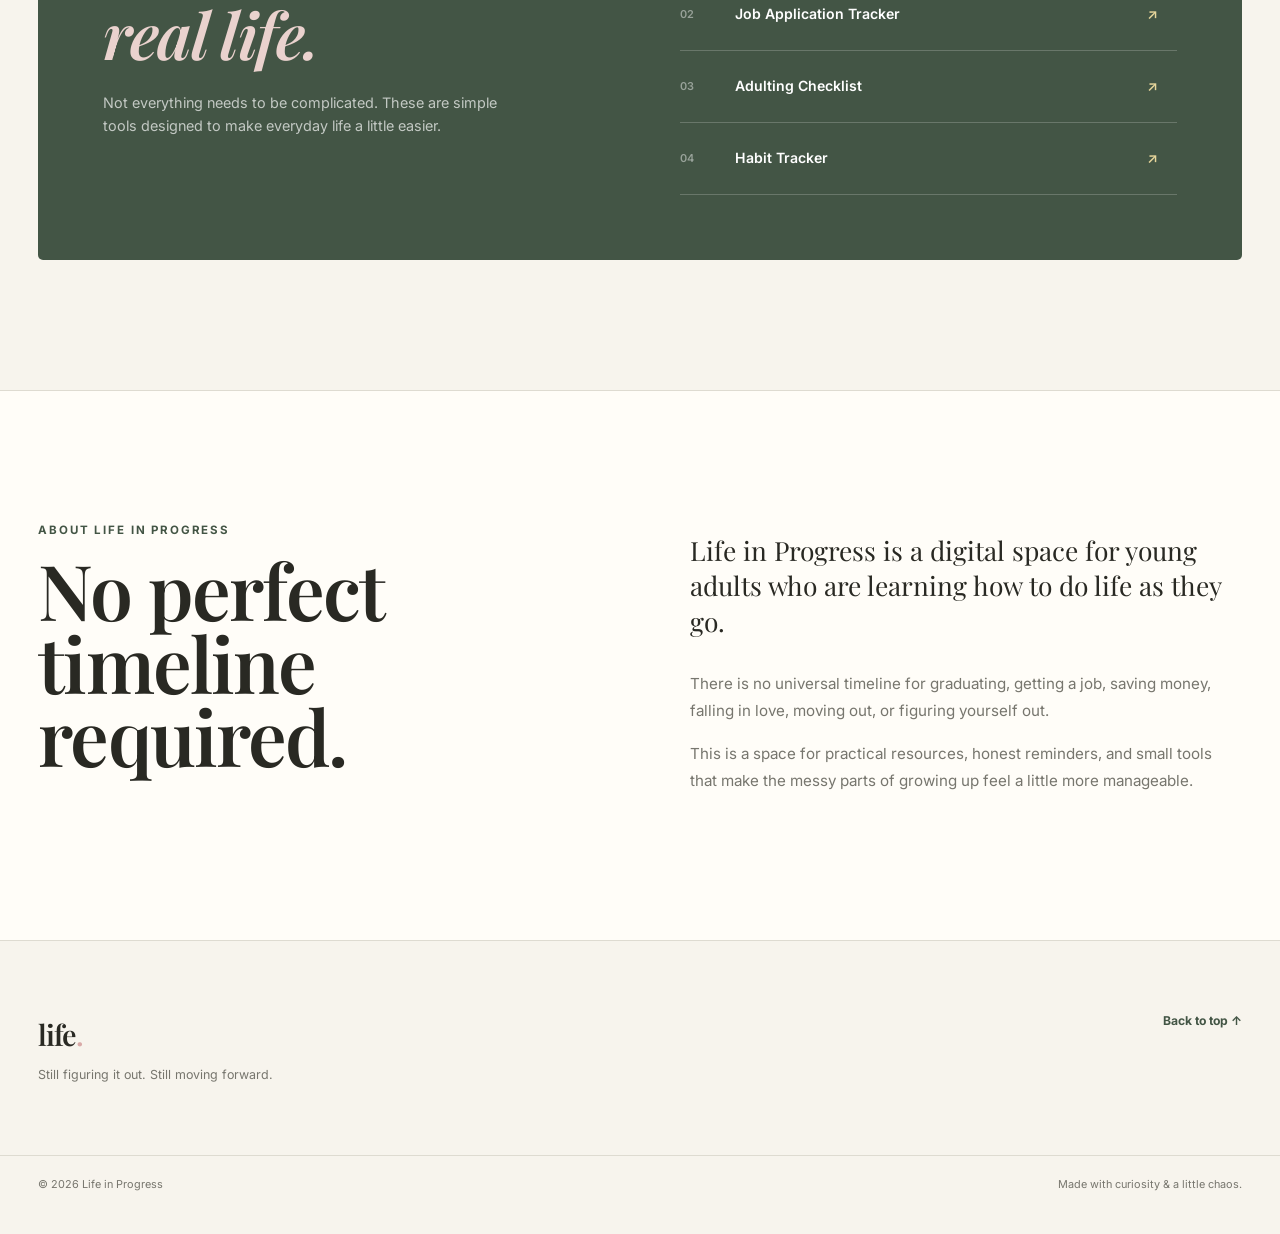
==== commit c6408af0: "Update Life in Progress design and navigation" ====
--- a/home.html
+++ b/home.html
@@ -8,11 +8,11 @@
 
     <!-- Google Fonts -->
     <link rel="preconnect" href="https://fonts.googleapis.com">
-    <link rel="preconnect" href="https://fonts.gstatic.com" crossorigin>
-
-    <link
-    href="https://fonts.googleapis.com/css2?family=DM+Sans:wght@400;500;600;700&family=Playfair+Display:ital,wght@0,500;0,600;1,500;1,600&display=swap"
-    rel="stylesheet">
+    <link rel="preconnect" href="https://fonts.gstatic.com" crossorigin>    
+
+   <link href="https://fonts.googleapis.com/css2?family=Inter:wght@400;500;600;700&family=Playfair+Display:ital,wght@0,400;0,500;0,600;0,700;1,400;1,500;1,600;1,700&display=swap" 
+   rel="stylesheet" >
+
     <link rel="stylesheet" href="style.css">
 
 </head>
@@ -23,26 +23,21 @@
          HEADER
     ========================== -->
     <header class="site-header">
-        <div class="container header-inner">
-
-            <a href="home.html" class="logo">
-                life<span>.</span>
-            </a>
-
-            <nav class="main-nav">
-                <a href="#home">Home</a>
-                <a href="#explore">Explore</a>
-                <a href="#featured">Stories</a>
-                <a href="#about">About</a>
-            </nav>
-
-            !-- Back to Portfolio -->
-<a href="https://alyssamanolid-pixel.github.io/Alyi-portfolio/" class="back-link">
-    ← Alyssa
-</a>
-
-        </div>
-    </header>
+    <div class="container header-inner">
+
+        <a href="home.html" class="logo">
+            life<span>.</span>
+        </a>
+
+        <nav class="main-nav">
+            <a href="#home">Home</a>
+            <a href="#explore">Explore</a>
+            <a href="#featured">Stories</a>
+            <a href="#about">About</a>
+        </nav>
+
+    </div>
+</header>
 
 
     <!-- =========================
@@ -79,15 +74,17 @@
                 </div>
 
                 <div class="hero-decoration">
-                    <div class="hero-circle"></div>
-
-                    <div class="hero-note">
-                        <span>✦</span>
-                        still becoming
-                    </div>
-                </div>
-
-            </div>
+
+    <div class="hero-circle">
+
+        <div class="hero-note">
+            <span>✦</span>
+            still becoming
+        </div>
+
+    </div>
+
+</div>
         </section>
 
 
@@ -535,11 +532,6 @@
                     Back to top ↑
                 </a>
 
-                <!-- Back to Portfolio -->
-<a href="https://alyssamanolid-pixel.github.io/Alyi-portfolio/" class="back-link">
-    ← Alyssa
-</a>
-
             </div>
 
         </div>
@@ -558,7 +550,7 @@
 
 
     <!-- JavaScript -->
-    <script src="script.js"></script>
+    <script src="js.js"></script>
 
 </body>
 </html>
--- a/style.css
+++ b/style.css
@@ -3,7 +3,16 @@
    Main Stylesheet
 ========================================= */
 
+/* ========================================
+   FONTS
+======================================== */
+
 :root {
+    /* Fonts */
+    --font-body: "Inter", sans-serif;
+    --font-heading: "Playfair Display", Georgia, serif;
+
+    /* Colors */
     --cream: #f7f4ed;
     --paper: #fffdf8;
 
@@ -45,7 +54,8 @@
     padding: 0;
     background: var(--cream);
     color: var(--ink);
-    font-family: "DM Sans", sans-serif;
+    font-family: var(--font-body);
+    font-weight: 400;
     line-height: 1.6;
     overflow-x: hidden;
 }
@@ -88,19 +98,32 @@
 h1,
 h2,
 h3 {
-    font-weight: 500;
-}
-
-h1,
+    font-family: var(--font-heading);
+    font-weight: 600;
+    letter-spacing: -0.025em;
+}
+
+h1 {
+    line-height: 0.95;
+}
+
 h2 {
-    font-family: "Playfair Display", serif;
+    line-height: 1;
+}
+
+p {
+    font-family: var(--font-body);
 }
 
 .eyebrow {
     margin-bottom: 14px;
+
     color: var(--green-dark);
+
+    font-family: var(--font-body);
     font-size: 0.72rem;
     font-weight: 700;
+
     letter-spacing: 0.16em;
     text-transform: uppercase;
 }
@@ -115,7 +138,11 @@
 
 .section-heading h2 {
     margin-bottom: 0;
+
+    font-family: var(--font-heading);
     font-size: clamp(2.5rem, 5vw, 4.5rem);
+    font-weight: 600;
+
     line-height: 0.98;
 }
 
@@ -127,7 +154,10 @@
 .section-intro {
     width: min(100%, 330px);
     margin-bottom: 4px;
+
     color: var(--muted);
+
+    font-family: var(--font-body);
     font-size: 0.95rem;
 }
 
@@ -172,15 +202,12 @@
     margin-left: auto;
 }
 
-.main-nav a,
-.back-link {
+.main-nav a {
     position: relative;
-
     color: var(--muted);
-
+    font-family: var(--font-body);
     font-size: 0.82rem;
     font-weight: 600;
-
     transition:
         color 0.25s ease,
         transform 0.25s ease;
@@ -205,26 +232,6 @@
     width: 100%;
 }
 
-.back-link {
-    padding: 9px 14px;
-
-    border: 1px solid var(--line);
-    border-radius: 999px;
-
-    background: var(--paper);
-
-    transition:
-        background 0.25s ease,
-        border-color 0.25s ease,
-        transform 0.25s ease;
-}
-
-.back-link:hover {
-    border-color: var(--green);
-    background: var(--green-light);
-
-    transform: translateY(-2px);
-}
 
 
 /* =========================================
@@ -255,14 +262,17 @@
 .hero h1 {
     max-width: 800px;
     margin-bottom: 30px;
+
+    font-family: var(--font-heading);
     font-size: clamp(3.8rem, 8vw, 7.7rem);
+    font-weight: 600;
+
     line-height: 0.91;
     letter-spacing: -0.055em;
 }
 
 .hero h1 em {
     color: var(--green);
-
     font-weight: 500;
 }
 
@@ -319,16 +329,24 @@
 .hero-decoration {
     position: relative;
     min-height: 500px;
+    display: flex;
+    align-items: center;
+    justify-content: center;
 }
 
 .hero-circle {
     position: absolute;
-    width: 430px;
-    height: 430px;
-    right: 5%;
+
+    width: clamp(280px, 36vw, 430px);
+    aspect-ratio: 1 / 1;
+
+    left: 50%;
     top: 50%;
-    transform: translateY(-50%);
+
+    transform: translate(-50%, -50%);
+
     border-radius: 50%;
+
     background:
         radial-gradient(
             circle at 35% 30%,
@@ -342,40 +360,30 @@
 
 .hero-circle::before {
     content: "";
-
     position: absolute;
-
     inset: 38px;
-
     border: 1px solid rgba(67, 85, 69, 0.3);
-
     border-radius: 50%;
 }
 
 .hero-circle::after {
     content: "20s";
-
     position: absolute;
-
     left: 50%;
     top: 50%;
-
     transform: translate(-50%, -50%);
-
     color: var(--green-dark);
-
-    font-family: "Playfair Display", serif;
-
+    font-family: 'Fraunces';
     font-size: 6rem;
-
     font-style: italic;
+    font-weight: 500;
 }
 
 .hero-note {
     position: absolute;
 
-    right: 0;
-    bottom: 45px;
+    right: -45px;
+    bottom: 35px;
 
     display: flex;
     align-items: center;
@@ -393,12 +401,15 @@
     font-size: 0.75rem;
     font-weight: 600;
 
+    white-space: nowrap;
+
     transform: rotate(-4deg);
+
+    z-index: 3;
 }
 
 .hero-note span {
     color: var(--pink);
-
     font-size: 1.1rem;
 }
 
@@ -683,7 +694,7 @@
 .article-content h3 {
     margin-bottom: 14px;
 
-    font-family: "Playfair Display", serif;
+    font-family: var(--font-heading);
 
     font-size: 1.75rem;
 
@@ -953,20 +964,6 @@
 
     .hero-decoration {
         min-height: 360px;
-    }
-
-    .hero-circle {
-        width: 330px;
-        height: 330px;
-
-        left: 50%;
-        right: auto;
-
-        transform: translate(-50%, -50%);
-    }
-
-    .hero-note {
-        right: 12%;
     }
 
     .category-grid {
@@ -999,7 +996,6 @@
 
     .about-grid {
         grid-template-columns: 1fr;
-
         gap: 50px;
     }
 }
@@ -1034,21 +1030,11 @@
     }
 
     .hero-decoration {
-        min-height: 300px;
-    }
-
-    .hero-circle {
-        width: 280px;
-        height: 280px;
+        min-height: 340px;
     }
 
     .hero-circle::after {
         font-size: 4rem;
-    }
-
-    .hero-note {
-        right: 2%;
-        bottom: 10px;
     }
 
     .explore-section,
@@ -1149,11 +1135,9 @@
     .hero h1 {
         font-size: 3.1rem;
     }
-
-    .hero-circle {
-        width: 240px;
-        height: 240px;
-    }
+    .hero-decoration {
+    min-height: 320px;
+}
 
     .category-content h3 {
         font-size: 1.8rem;
